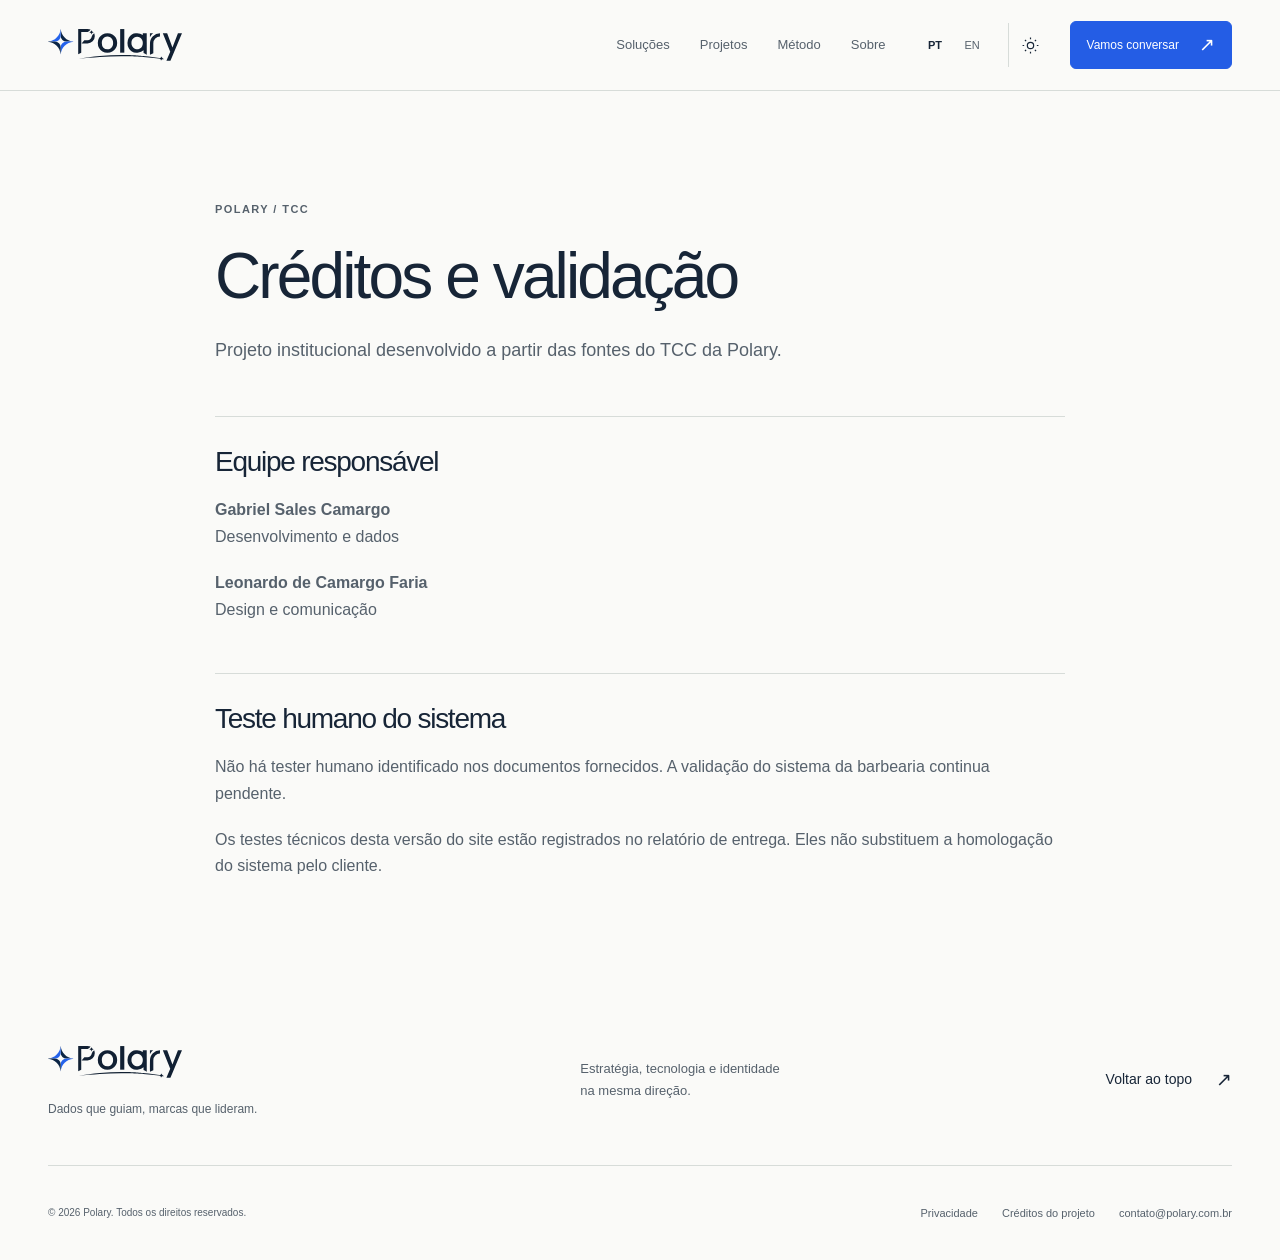
==== creditos/index.html @ 76e1e375 "Recuperação e reconstrução" ====
<!doctype html>
<html lang="pt-BR">
<head>
<meta charset="utf-8">
<meta name="viewport" content="width=device-width, initial-scale=1">
<title>Créditos e validação | Polary</title>
<meta name="description" content="Projeto institucional desenvolvido a partir das fontes do TCC da Polary.">
<meta name="theme-color" content="#fafaf8">
<meta name="color-scheme" content="light dark">
<meta name="robots" content="noindex,follow"><link rel="alternate" hreflang="pt-BR" href="https://polary-direcao-marca-dados.politecgabriel.chatgpt.site/creditos/"><link rel="alternate" hreflang="en" href="https://polary-direcao-marca-dados.politecgabriel.chatgpt.site/en/creditos/"><link rel="alternate" hreflang="x-default" href="https://polary-direcao-marca-dados.politecgabriel.chatgpt.site/creditos/">
<meta property="og:type" content="website">
<meta property="og:title" content="Créditos e validação | Polary">
<meta property="og:description" content="Projeto institucional desenvolvido a partir das fontes do TCC da Polary.">
<meta property="og:url" content="https://polary-direcao-marca-dados.politecgabriel.chatgpt.site/creditos/">
<meta property="og:locale" content="pt_BR">
<meta property="og:image" content="https://polary-direcao-marca-dados.politecgabriel.chatgpt.site/assets/images/site/social-card.png">
<meta property="og:image:width" content="1200">
<meta property="og:image:height" content="630">
<meta property="og:image:alt" content="Créditos e validação | Polary">
<meta name="twitter:card" content="summary_large_image">
<link rel="icon" href="/assets/images/site/favicon.svg" type="image/svg+xml">
<link rel="apple-touch-icon" href="/assets/images/site/apple-touch-icon.png">
<link rel="manifest" href="/site.webmanifest">
<script src="/assets/js/theme-init.js"></script>
<link rel="stylesheet" href="/assets/css/tokens.css">
<link rel="stylesheet" href="/assets/css/site.css">
<script src="/assets/js/main.js" defer></script>
<script type="application/ld+json">{"@context": "https://schema.org", "@type": "WebPage", "name": "Créditos e validação | Polary", "url": "https://polary-direcao-marca-dados.politecgabriel.chatgpt.site/creditos/", "inLanguage": "pt-BR", "isPartOf": {"@type": "WebSite", "name": "Polary", "url": "https://polary-direcao-marca-dados.politecgabriel.chatgpt.site/"}}</script>
</head>
<body>
<a class="skip-link" href="#main">Pular para o conteúdo</a>
<header class="site-header" id="top"><div class="wrap header-inner"><a class="brand" href="/" aria-label="Polary"><img class="logo-light" src="/assets/images/logos/logo-exp-dark.svg" width="150" height="36" alt="Polary"><img class="logo-dark" src="/assets/images/logos/logo-exp-white.svg" width="150" height="36" alt="Polary"></a>
<nav class="primary-nav" aria-label="Menu"><a href="/#solucoes">Soluções</a><a href="/#cases">Projetos</a><a href="/#processo">Método</a><a href="/#sobre">Sobre</a></nav>
<div class="tools"><div class="languages" aria-label="Idioma"><a href="/creditos/" lang="pt" hreflang="pt" aria-current="page">PT</a><a href="/en/creditos/" lang="en" hreflang="en">EN</a></div><button class="theme-toggle" type="button" aria-label="Alternar tema" hidden><svg viewBox="0 0 24 24" aria-hidden="true"><circle cx="12" cy="12" r="4"/><path d="M12 2v2m0 16v2M2 12h2m16 0h2M5 5l1.5 1.5m11 11L19 19M5 19l1.5-1.5m11-11L19 5"/></svg></button><a class="button header-cta" href="/#contato" >Vamos conversar<span aria-hidden="true">↗</span></a><button class="menu-toggle" type="button" aria-expanded="false" aria-controls="mobile-menu" hidden>Menu<span aria-hidden="true">＋</span></button></div></div>
<nav class="mobile-nav wrap" id="mobile-menu" aria-label="Navegação móvel"><a href="/#solucoes">Soluções</a><a href="/#cases">Projetos</a><a href="/#processo">Método</a><a href="/#sobre">Sobre</a><a class="text-link" href="/#contato" >Vamos conversar<span aria-hidden="true">↗</span></a></nav></header>
<main id="main" tabindex="-1"><article class="wrap prose section"><p class="eyebrow">POLARY / TCC</p><h1>Créditos e validação</h1><p class="intro">Projeto institucional desenvolvido a partir das fontes do TCC da Polary.</p><section><h2>Equipe responsável</h2><p><strong>Gabriel Sales Camargo</strong><br>Desenvolvimento e dados</p><p><strong>Leonardo de Camargo Faria</strong><br>Design e comunicação</p></section><section><h2>Teste humano do sistema</h2><p>Não há tester humano identificado nos documentos fornecidos. A validação do sistema da barbearia continua pendente.</p><p>Os testes técnicos desta versão do site estão registrados no relatório de entrega. Eles não substituem a homologação do sistema pelo cliente.</p></section></article></main>
<footer class="site-footer"><div class="wrap"><div class="footer-top"><div><a class="brand" href="/" aria-label="Polary"><img class="logo-light" src="/assets/images/logos/logo-exp-dark.svg" width="150" height="36" alt="Polary"><img class="logo-dark" src="/assets/images/logos/logo-exp-white.svg" width="150" height="36" alt="Polary"></a><p>Dados que guiam, marcas que lideram.</p></div><p>Estratégia, tecnologia e identidade na mesma direção.</p><a class="text-link" href="#top" >Voltar ao topo<span aria-hidden="true">↗</span></a></div><div class="footer-bottom"><small>© 2026 Polary. Todos os direitos reservados.</small><nav aria-label="Informações"><a href="/privacidade/">Privacidade</a><a href="/creditos/">Créditos do projeto</a><a href="mailto:contato@polary.com.br">contato@polary.com.br</a></nav></div></div></footer>
</body>
</html>
---- assets/css/tokens.css ----
/* Brand inherited from the supplied logos and existing site. */
:root{--bg:#fafaf8;--surface:#f0f1ee;--panel:#fff;--text:#172537;--muted:#56616c;--line:#d7dcd9;--accent:#245de5;--accent-hover:#1948b9;--accent-soft:#e8eefc;--error:#b42318;--focus:#245de5;--header:#fafaf8;--on-accent:#fff;--radius:6px;--wrap:1280px;--s1:8px;--s2:16px;--s3:24px;--s4:32px;--s6:48px;--s8:64px;--s12:96px;color-scheme:light}
html[data-theme=dark]{--bg:#0e141d;--surface:#151e2a;--panel:#192332;--text:#f0f3f9;--muted:#b0bdcf;--line:#344256;--accent:#9bb8ff;--accent-hover:#bfd1ff;--accent-soft:#1c3057;--error:#ffb4ab;--focus:#a9c2ff;--header:#0e141d;--on-accent:#101b30;color-scheme:dark}
---- assets/css/site.css ----
/* 1. Foundation */
*,*::before,*::after{box-sizing:border-box}html{scroll-behavior:smooth;scroll-padding-top:110px;-webkit-text-size-adjust:100%}body{margin:0;background:var(--bg);color:var(--text);font:400 16px/1.65 Arial,Helvetica,sans-serif;-webkit-font-smoothing:antialiased}h1,h2,h3,p,figure,dl,dd{margin:0}h1,h2,h3{font-weight:500;line-height:1.08;letter-spacing:-.045em;text-wrap:balance}h1{font-size:clamp(48px,6.2vw,94px)}h2{font-size:clamp(34px,3.7vw,56px)}h3{font-size:28px}p{color:var(--muted)}a{color:inherit;text-decoration:none}button,input,textarea,select{font:inherit}button{cursor:pointer}button:disabled{cursor:default;opacity:.5}img,svg{display:block;max-width:100%}img{height:auto}ul,ol{margin:0;padding:0;list-style:none}input,select,textarea{min-width:0}button,a,input,select,textarea{-webkit-tap-highlight-color:transparent}button{color:inherit}a,button{touch-action:manipulation}p,a,dd,h1,h2,h3{overflow-wrap:break-word}::selection{background:var(--accent);color:var(--on-accent)}:focus-visible{outline:3px solid var(--focus);outline-offset:5px}[hidden]{display:none!important}.wrap{width:min(var(--wrap),calc(100% - 96px));margin-inline:auto}.wrap>*{min-width:0}.section{padding-block:110px}.eyebrow{font-size:11px;line-height:1.5;font-weight:600;text-transform:uppercase;letter-spacing:.13em;color:var(--muted)}.intro{font-size:18px;line-height:1.75;max-width:62ch}.section-heading{max-width:760px;margin-bottom:52px}.section-heading h2{margin-top:20px}.section-heading>.intro{margin-top:24px;max-width:54ch}.actions{display:flex;flex-wrap:wrap;gap:26px;align-items:center}.button{display:inline-flex;align-items:center;justify-content:center;gap:30px;min-height:50px;border:1px solid var(--accent);padding:13px 22px;background:var(--accent);color:var(--on-accent);border-radius:var(--radius);font-size:14px;font-weight:500;line-height:1.4;transition:background .18s,transform .18s}.button:hover{background:var(--accent-hover);border-color:var(--accent-hover);transform:translateY(-2px)}.button-outline{background:transparent;color:var(--text);border-color:var(--line)}.button-outline:hover{background:var(--surface);border-color:var(--muted)}.text-link{display:inline-flex;align-items:center;gap:24px;min-height:44px;padding:8px 0;font-size:14px;background:none;border:0}.text-link:hover{text-decoration:underline;text-underline-offset:6px}.button span,.text-link span{font-size:19px}.signal{display:inline-block;width:6px;height:6px;border-radius:50%;background:var(--accent);flex:none}.index{font-size:12px;letter-spacing:.05em;color:var(--muted)}.sr-only{position:absolute;width:1px;height:1px;overflow:hidden;clip-path:inset(50%);white-space:nowrap}.skip-link{position:fixed;top:12px;left:12px;z-index:100;background:var(--panel);padding:12px 20px;transform:translateY(-160%);border:2px solid var(--accent)}.skip-link:focus{transform:none}
/* 2. Shared navigation */
.site-header{position:sticky;top:0;z-index:40;background:var(--header);border-bottom:1px solid var(--line)}.header-inner{display:flex;align-items:center;gap:32px;min-height:90px}.brand{display:inline-flex;align-items:center;flex-shrink:0;min-height:44px}.brand img{width:134px;height:auto}.logo-dark{display:none}html[data-theme=dark] .logo-dark{display:block}html[data-theme=dark] .logo-light{display:none}.primary-nav{display:flex;gap:30px;margin-left:auto;font-size:13px}.primary-nav a{padding-block:12px;color:var(--muted)}.primary-nav a:hover,.primary-nav a[aria-current]{color:var(--accent)}.tools{display:flex;align-items:center;gap:18px}.languages{display:flex;font-size:11px;gap:2px}.languages a{display:grid;place-content:center;min-width:35px;min-height:44px;color:var(--muted)}.languages a[aria-current]{color:var(--text);font-weight:700}.theme-toggle{border:0;border-left:1px solid var(--line);background:none;width:44px;height:44px;padding:12px}.theme-toggle svg{width:19px;fill:none;stroke:currentColor;stroke-width:1.5}.header-cta{min-height:42px;font-size:12px;padding:10px 16px;gap:20px}.menu-toggle{background:none;border:1px solid var(--line);border-radius:var(--radius);min-height:44px;padding:8px 12px;align-items:center;gap:10px}.menu-toggle[aria-expanded=true] span{transform:rotate(45deg)}.mobile-nav{display:none}body:not(.js-ready) .mobile-nav{display:flex;flex-wrap:wrap;gap:20px;padding-block:16px}body:not(.js-ready) .primary-nav{display:none}
/* 3. Opening direction */
.hero{padding-top:60px}.hero>.eyebrow{display:flex;gap:12px;align-items:center}.hero-grid{display:grid;grid-template-columns:1.12fr 1fr;gap:20px;align-items:center;padding-top:30px}.hero h1{letter-spacing:-.065em;line-height:1.02}.hero h1 em{font-style:normal;color:var(--accent)}.hero-intro{font-size:17px;line-height:1.8;max-width:45ch;margin-top:28px;color:var(--muted)}.hero .actions{margin-top:30px}.direction{position:relative;min-width:0;height:450px;isolation:isolate}.orbital{position:absolute;width:360px;height:360px;left:50%;top:47%;transform:translate(-50%,-50%);border-radius:50%;background:radial-gradient(circle,var(--accent-soft),transparent 68%)}.orbit{position:absolute;inset:0;border:1px solid var(--accent);opacity:.4;border-radius:50%}.orbit-two{transform:rotate(-32deg) scaleX(.44)}.orbit-three{transform:rotate(32deg) scaleX(.44)}.orbit-four{transform:rotate(90deg) scaleX(.44)}.axis{position:absolute;background:var(--line);z-index:-1}.axis-h{height:1px;width:125%;left:-12.5%;top:50%}.axis-v{width:1px;height:125%;top:-12.5%;left:50%}.north-star{position:absolute;inset:35%;color:var(--accent)}.north-star svg{width:100%;height:100%}.orbit-point{position:absolute;width:8px;height:8px;background:var(--accent);border:2px solid var(--bg);border-radius:50%;box-shadow:0 0 0 1px var(--accent)}.point-one{top:7%;left:23%}.point-two{bottom:19%;right:9%}.point-three{bottom:6%;left:23%}.direction-label{position:absolute;background:var(--bg);padding:4px 9px;font-size:11px;letter-spacing:.04em}.label-one{top:20%;left:12%}.label-two{right:0;top:49%}.label-three{bottom:20%;left:12%}.direction-bottom{position:absolute;bottom:0;left:0;right:0;text-align:center;font-size:12px;color:var(--muted);letter-spacing:.04em}.hero-bottom{display:flex;justify-content:space-between;gap:24px;margin-top:58px;padding-block:22px;border-top:1px solid var(--line);font-size:10px;letter-spacing:.06em;color:var(--muted)}.hero-bottom a{display:flex;gap:32px;align-items:center;min-height:44px}.hero-bottom>a span{font-size:18px}
/* 4. Editorial sections */
.problem{background:var(--surface);margin-top:15px}.problem-grid{display:grid;grid-template-columns:1fr 2fr;gap:70px}.problem-grid h2{max-width:22ch}.problem-grid .intro{margin-top:30px;max-width:57ch}.solution-row{display:grid;grid-template-columns:60px 1fr 1.05fr;gap:34px;padding-block:44px;border-top:1px solid var(--line)}.solution-row .index{padding-top:7px}.solution-row h3{font-size:30px}.solution-problem{font-size:16px;margin-top:16px;max-width:31ch}.deliverables{font-size:12px;color:var(--muted);display:grid;gap:7px;margin-top:25px}.deliverables li::before{content:'↗';color:var(--accent);margin-right:10px}.solution-detail>p{max-width:49ch}.solution-detail .benefit{color:var(--text);margin-top:20px;font-weight:500}.solution-detail>.text-link{margin-top:10px;color:var(--accent)}.project-section{background:var(--surface)}.project-section .section-heading{max-width:690px}.project-grid{display:grid;grid-template-columns:1.2fr 1fr;gap:70px;align-items:center}.project-art{position:relative;background:#10223c;color:#f5f1e8;min-height:470px;overflow:hidden;padding:30px}.art-top{display:flex;justify-content:space-between;font-size:11px;letter-spacing:.18em}.art-top svg{width:20px;height:20px;color:#c2d5ff}.art-title{font-size:clamp(28px,3vw,40px);line-height:1.13;letter-spacing:-.04em;margin-top:32px;position:relative;z-index:1}.art-title span{color:#9cbcff}.art-orbits{height:150px;margin-block:20px;display:grid;place-content:center;position:relative}.art-orbits i{position:absolute;inset:10px 6%;border:1px solid #436185;border-radius:50%}.art-orbits i:nth-child(2){inset:10px 23%;transform:rotate(35deg)}.art-orbits i:nth-child(3){inset:10px 23%;transform:rotate(-35deg)}.art-orbits b{font-size:38px;font-weight:400;letter-spacing:-.08em;position:relative}.art-flow{display:flex;justify-content:space-between;gap:12px;border-top:1px solid #436185;padding-top:18px;font-size:11px}.project-art figcaption{font-size:10px;color:#bac9df;position:absolute;bottom:16px;left:30px}.project-copy h3{font-size:39px;margin-top:15px}.status{display:flex;align-items:center;gap:9px;margin-top:22px;font-size:12px;color:var(--text)}.project-copy .intro{font-size:17px;margin-top:24px}.tags{display:flex;flex-wrap:wrap;gap:12px;margin-block:27px;font-size:11px;color:var(--muted)}.tags li+li{border-left:1px solid var(--line);padding-left:12px}.timeline{display:grid;grid-template-columns:repeat(4,1fr);gap:28px;margin-top:60px}.timeline li{border-top:1px solid var(--line);padding-top:20px}.timeline .index{color:var(--accent)}.timeline h3{font-size:22px;line-height:1.2;margin-top:24px;letter-spacing:-.03em}.timeline p{font-size:14px;margin-top:18px}.timeline small{font-size:11px;display:block;margin-top:25px;color:var(--muted);border-top:1px solid var(--line);padding-top:14px}.about-section{border-block:1px solid var(--line)}.about-grid{display:grid;grid-template-columns:1fr 1.25fr;gap:70px}.about-symbol{display:flex;align-items:center;justify-content:center;flex-direction:column;gap:45px;min-height:450px;background:var(--accent-soft);color:var(--accent)}.about-symbol svg{width:175px;transform:rotate(-12deg)}.about-symbol>span{font-size:10px;letter-spacing:.2em}.about-grid .section-heading{margin-bottom:25px}.about-grid .intro{font-size:16px}.about-grid .intro+.intro{margin-top:18px}.values{margin-top:28px}.values>div{padding-block:16px;border-top:1px solid var(--line)}.values dt{font-size:14px;color:var(--text)}.values dd{font-size:13px;color:var(--muted);margin-top:4px}.team{grid-column:1/-1;display:grid;grid-template-columns:.8fr 1fr 1fr;gap:35px;border-top:1px solid var(--line);padding-top:35px;align-items:center}.person{display:flex;gap:16px;align-items:center}.monogram{display:grid;place-content:center;flex:none;width:50px;height:50px;background:var(--surface);border-radius:50%;font-size:13px;color:var(--muted)}.person h3{font-size:16px;line-height:1.3;letter-spacing:-.02em}.person p{font-size:12px;margin-top:5px}.faq-grid{display:grid;grid-template-columns:1fr 1.25fr;gap:90px}.faq-grid .section-heading{margin-bottom:0}.faq-grid h2{max-width:13ch}.faq-list details{border-top:1px solid var(--line)}.faq-list details:last-child{border-bottom:1px solid var(--line)}.faq-list summary{display:flex;justify-content:space-between;gap:25px;align-items:center;cursor:pointer;list-style:none;font-size:16px;padding-block:23px;line-height:1.4}.faq-list summary::-webkit-details-marker{display:none}.faq-list summary span{font-size:24px;font-weight:400;color:var(--muted)}.faq-list details[open] summary span{transform:rotate(45deg)}.faq-list details p{font-size:15px;line-height:1.75;padding:0 35px 25px 0}
/* 5. Contact and feedback */
.contact-section{background:var(--surface)}.contact-grid{display:grid;grid-template-columns:1fr 1.1fr;gap:100px}.contact-grid h2{max-width:12ch}.contact-grid .section-heading>.intro{font-size:17px;max-width:35ch}.direct-contact{margin-top:60px}.direct-contact p{font-size:12px;margin-bottom:10px}.direct-contact>a{display:inline-flex;align-items:center;min-height:44px;gap:20px;font-size:19px;word-break:break-word}.form-note{font-size:12px;line-height:1.7}.form-note a{text-decoration:underline;text-underline-offset:3px}.form-row{display:grid;grid-template-columns:1fr 1fr;gap:22px}.field{margin-top:24px;display:flex;flex-direction:column}.field label{font-size:12px;margin-bottom:9px;color:var(--text)}.field label small{color:var(--muted)}input,select,textarea{border:1px solid var(--muted);border-radius:4px;background:var(--bg);color:var(--text);width:100%;padding:12px;line-height:1.5}select{min-height:50px}textarea{resize:vertical;min-height:120px}input:hover,textarea:hover,select:hover{border-color:var(--text)}[aria-invalid=true]{border-color:var(--error)}.field-error{font-size:12px;line-height:1.5;color:var(--error);min-height:0;margin-top:4px}.field-error:not(:empty){margin-bottom:0}form .actions{margin-block:25px 15px;gap:20px}.form-status{font-size:13px;color:var(--text);margin-block:14px;white-space:pre-wrap}.form-status.is-error{color:var(--error)}.copy-button{font-size:12px}.site-footer{padding-top:50px}.footer-top{display:flex;align-items:center;justify-content:space-between;gap:40px;padding-bottom:45px}.footer-top>div>p{font-size:12px;margin-top:14px}.footer-top>p{font-size:13px;max-width:28ch}.footer-bottom{border-top:1px solid var(--line);padding-block:25px;display:flex;justify-content:space-between;align-items:center;gap:24px;color:var(--muted)}.footer-bottom small{font-size:10px}.footer-bottom nav{display:flex;flex-wrap:wrap;gap:24px;font-size:11px}.footer-bottom nav a{min-height:44px;display:flex;align-items:center}.footer-bottom a:hover{color:var(--accent)}
/* 6. Case study and supporting routes */
.case-hero{padding-block:55px 65px}.case-hero>.eyebrow{margin-block:45px 22px}.case-hero h1{max-width:16ch;font-size:clamp(44px,6.4vw,88px)}.case-hero .hero-intro{max-width:62ch}.case-facts{display:grid;grid-template-columns:repeat(4,1fr);gap:25px;border-top:1px solid var(--line);margin-top:50px;padding-top:25px}.case-facts dt{font-size:11px;text-transform:uppercase;letter-spacing:.09em;color:var(--muted)}.case-facts dd{font-size:14px;margin-top:12px}.case-hero+.wrap>.project-art{padding:45px 55px;min-height:480px}.case-hero+.wrap .art-title{font-size:48px}.case-hero+.wrap .art-orbits{position:absolute;right:8%;top:80px;width:40%;height:220px}.case-hero+.wrap .art-flow{position:absolute;bottom:70px;left:55px;right:55px}.case-hero+.wrap figcaption{left:55px}.story-row{display:grid;grid-template-columns:1fr 2fr;gap:70px;padding-block:75px;border-bottom:1px solid var(--line)}.story-row h2{font-size:38px;max-width:22ch}.story-row .intro{margin-top:25px}.scope-grid{display:grid;grid-template-columns:repeat(2,1fr);gap:35px 60px}.scope-grid article{padding-top:25px;border-top:1px solid var(--line)}.scope-grid h3{font-size:24px}.scope-grid p{margin-top:20px}.table-scroll{overflow-x:auto}table{border-collapse:collapse;width:100%;font-size:15px}th,td{text-align:left;padding:22px 20px 22px 0;vertical-align:top;border-bottom:1px solid var(--line);width:50%}th{font-weight:500}td{color:var(--muted)}.source-note{max-width:80ch;margin-top:40px}.source-note h3{font-size:20px;margin-bottom:15px}.source-note p{font-size:14px}.case-cta{max-width:850px;text-align:center}.case-cta .intro{margin:25px auto}.case-cta .button{margin-top:15px}.prose{max-width:850px;min-height:65vh}.prose h1{font-size:clamp(44px,5vw,68px);margin-block:24px}.prose section{margin-top:50px;padding-top:30px;border-top:1px solid var(--line)}.prose section h2{font-size:28px;margin-bottom:20px}.prose p+p{margin-top:20px}.error-page{min-height:70vh}.error-page h1{max-width:14ch;margin-block:25px}.error-page .button{margin-top:30px}
/* 7. Reflow and user preferences */
@media(min-width:1700px){.hero-grid{gap:70px}.hero{padding-top:85px}.hero-bottom{margin-top:80px}}
@media(max-width:1150px){.wrap{width:calc(100% - 64px)}.primary-nav{gap:20px}.header-inner{gap:20px}.header-cta{display:none}.hero h1{font-size:76px}.orbital{width:300px;height:300px}.direction{height:400px}.contact-grid{gap:55px}.project-grid{gap:40px}.team{grid-template-columns:1fr 1fr}.team>.eyebrow{grid-column:1/-1}.timeline{gap:20px}.timeline h3{font-size:20px}}
@media(max-width:850px){.wrap{width:calc(100% - 48px)}.header-inner{min-height:76px}.primary-nav{display:none}.tools{margin-left:auto;gap:10px}.menu-toggle:not([hidden]){display:flex}.mobile-nav:not([hidden]){display:grid;gap:4px;padding-block:18px}.mobile-nav>a{display:flex;align-items:center;min-height:48px;border-bottom:1px solid var(--line);font-size:16px}.hero{padding-top:40px}.hero-grid{grid-template-columns:1.2fr 1fr;gap:0}.hero h1{font-size:61px}.hero-intro{font-size:16px}.hero .actions{gap:12px}.direction{height:340px}.orbital{width:240px;height:240px}.label-one{left:5%;top:20%}.label-two{right:-6%}.label-three{left:3%}.hero-bottom{margin-top:40px}.hero-bottom>span{display:none}.hero-bottom>a{justify-content:space-between;width:100%}.section{padding-block:80px}.problem-grid,.story-row{grid-template-columns:1fr;gap:25px}.problem-grid h2{max-width:24ch}.solution-row{grid-template-columns:35px 1fr;gap:20px}.solution-detail{grid-column:2}.solution-detail>p{max-width:100%}.project-grid{grid-template-columns:1fr;gap:38px}.project-copy{max-width:620px}.project-art{min-height:450px}.timeline{grid-template-columns:1fr 1fr;gap:35px}.about-grid{gap:40px;grid-template-columns:.75fr 1fr}.about-symbol{min-height:350px}.about-symbol svg{width:120px}.faq-grid{gap:40px;grid-template-columns:1fr 1.3fr}.contact-grid{grid-template-columns:1fr;gap:45px}.direct-contact{margin-top:30px}.contact-grid .section-heading{margin-bottom:25px}.contact-grid h2{max-width:18ch}.footer-top{flex-wrap:wrap;gap:25px}.footer-bottom{align-items:flex-start;flex-direction:column;gap:5px}.case-facts{grid-template-columns:repeat(2,1fr);gap:25px}.case-hero+.wrap .art-orbits{opacity:.4;right:5%}.case-hero+.wrap .art-title{position:relative;z-index:2}.story-row{padding-block:50px}}
@media(max-width:600px){.wrap{width:calc(100% - 40px)}.brand img{width:106px}.header-inner{gap:8px;min-height:72px}.tools{gap:3px}.languages a{min-width:30px}.theme-toggle{border:0}.menu-toggle{padding:6px 9px;font-size:12px}.hero>.eyebrow{font-size:9px}.hero-grid{grid-template-columns:1fr;padding-top:24px}.hero h1{font-size:clamp(49px,11vw,66px);max-width:12ch}.hero-intro{max-width:37ch;margin-top:23px}.hero .actions{gap:20px}.hero .button{font-size:13px;gap:20px}.direction{height:305px;max-width:390px;width:100%;margin:35px auto 0}.orbital{width:240px;height:240px;top:45%}.label-one{left:7%;top:17%}.label-two{right:0;top:44%}.label-three{left:8%;bottom:23%}.direction-label{font-size:10px}.direction-bottom{bottom:0;font-size:11px}.hero-bottom{margin-top:20px;padding-block:16px;font-size:10px}.section{padding-block:65px}h2{font-size:36px}.intro{font-size:16px}.section-heading{margin-bottom:35px}.section-heading>.intro{font-size:16px}.problem-grid{gap:20px}.problem-grid .intro{margin-top:24px}.solution-row{padding-block:30px;gap:14px;grid-template-columns:25px 1fr}.solution-row h3{font-size:26px}.solution-problem{font-size:15px}.solution-detail{font-size:15px}.deliverables{font-size:11px}.project-art{min-height:420px;padding:24px}.art-title{font-size:32px}.art-orbits{height:135px}.project-art figcaption{font-size:9px;left:24px}.art-flow{font-size:10px}.project-copy h3{font-size:32px}.project-copy .intro{font-size:16px}.timeline{grid-template-columns:1fr;gap:28px;margin-top:35px}.timeline li{position:relative;padding:22px 0 0 40px}.timeline .index{position:absolute;left:0;top:24px}.timeline h3{font-size:23px;margin-top:0}.timeline p{font-size:15px;margin-top:14px}.timeline small{border-top:0;padding-top:0;margin-top:18px}.about-grid{grid-template-columns:1fr;gap:30px}.about-symbol{min-height:260px;gap:30px}.about-symbol svg{width:110px}.team{grid-template-columns:1fr;gap:25px;padding-top:25px}.team>.eyebrow{grid-column:auto}.person h3{font-size:16px}.faq-grid{grid-template-columns:1fr;gap:30px}.faq-grid h2{max-width:15ch}.faq-list summary{font-size:15px}.faq-list details p{font-size:14px}.form-row{grid-template-columns:1fr;gap:0}.contact-grid{gap:35px}.direct-contact>a{font-size:17px}.contact-grid .section-heading>.intro{font-size:16px}.footer-top{display:block;padding-bottom:28px}.footer-top>p{margin-top:25px;max-width:34ch}.footer-top>.text-link{margin-top:15px}.footer-bottom nav{gap:8px 20px}.case-hero{padding-block:35px 45px}.case-hero>.eyebrow{font-size:10px;margin-top:30px}.case-hero h1{font-size:48px}.case-facts{gap:22px}.case-facts dd{font-size:12px}.case-hero+.wrap>.project-art{min-height:430px;padding:25px}.case-hero+.wrap .art-title{font-size:36px}.case-hero+.wrap .art-orbits{width:85%;height:140px;top:190px;right:7%;opacity:1}.case-hero+.wrap .art-flow{left:25px;right:25px;bottom:60px}.case-hero+.wrap figcaption{left:25px;bottom:18px}.story-row h2{font-size:32px}.scope-grid{grid-template-columns:1fr;gap:30px}.scope-grid h3{font-size:23px}.scope-grid p{font-size:15px}td,th{font-size:13px;padding:18px 15px 18px 0}.prose h1{font-size:43px}.prose section h2{font-size:26px}.prose section p{font-size:15px}}
@media(prefers-reduced-motion:reduce){html{scroll-behavior:auto}*,*::before,*::after{animation:none!important;transition:none!important;scroll-behavior:auto!important}}
@media(forced-colors:active){.signal,.orbit-point{background:CanvasText}.button{border:1px solid ButtonText}.orbit{border-color:CanvasText}.north-star{color:CanvasText}}
@media print{.site-header,.site-footer,.direction,.actions,form{display:none}.wrap{width:100%}.section{padding-block:25px}body{background:#fff;color:#000}.project-art{break-inside:avoid}.hero-grid{display:block}}
/* Header controls must not collapse at narrow widths. */
.theme-toggle{flex:none}
@media(max-width:360px){.brand img{width:88px}.header-inner{gap:6px}.tools{gap:0}.languages a{min-width:28px}.theme-toggle{width:40px;padding:10px}.menu-toggle{padding:6px 8px}}
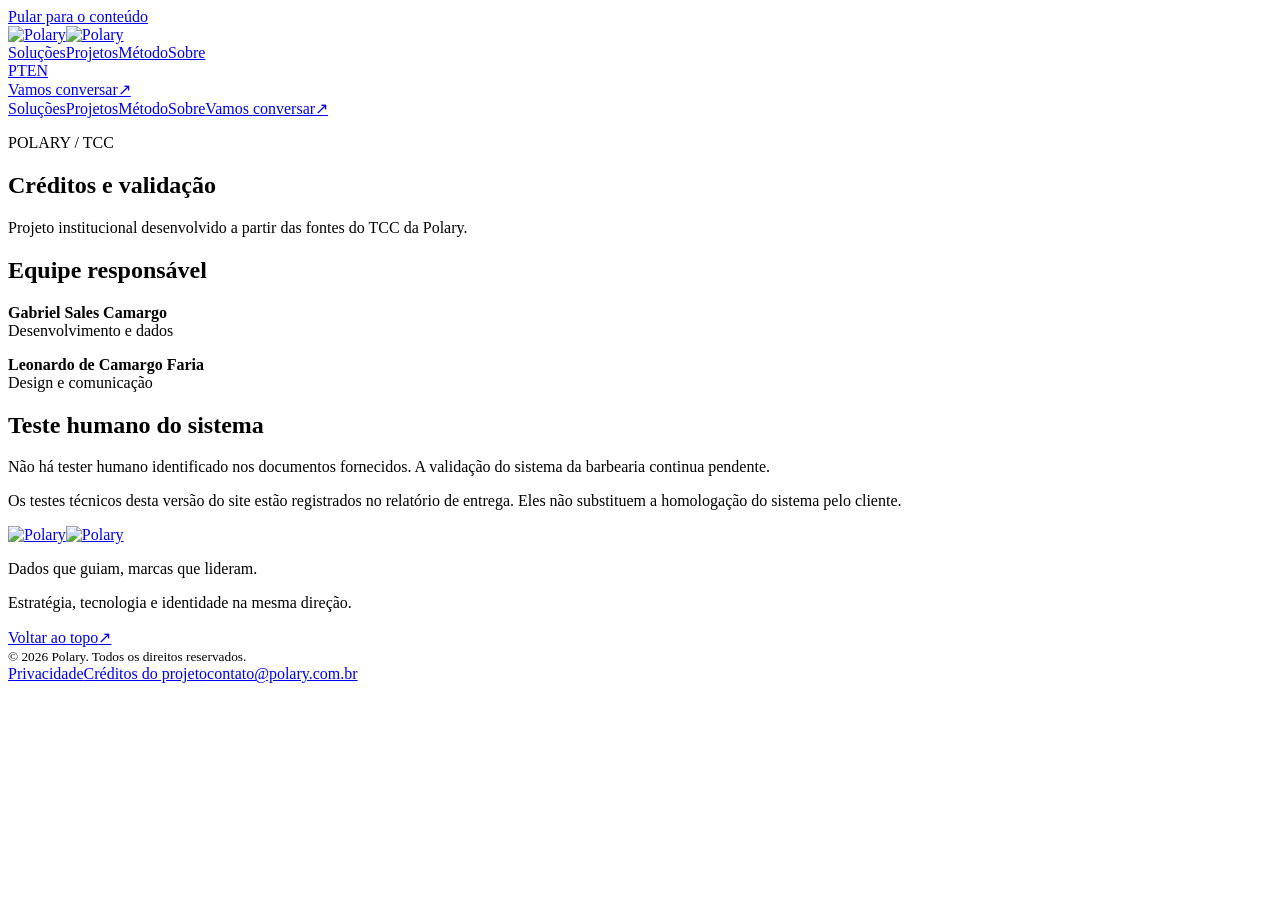
==== commit ebf0fe71: "Recuperação e reconstrução" ====
--- a/creditos/index.html
+++ b/creditos/index.html
@@ -7,33 +7,34 @@
 <meta name="description" content="Projeto institucional desenvolvido a partir das fontes do TCC da Polary.">
 <meta name="theme-color" content="#fafaf8">
 <meta name="color-scheme" content="light dark">
-<meta name="robots" content="noindex,follow"><link rel="alternate" hreflang="pt-BR" href="https://polary-direcao-marca-dados.politecgabriel.chatgpt.site/creditos/"><link rel="alternate" hreflang="en" href="https://polary-direcao-marca-dados.politecgabriel.chatgpt.site/en/creditos/"><link rel="alternate" hreflang="x-default" href="https://polary-direcao-marca-dados.politecgabriel.chatgpt.site/creditos/">
+<meta name="robots" content="noindex,follow"><link rel="alternate" hreflang="pt-BR" href="https://polary-tcc.github.io/polary/creditos/"><link rel="alternate" hreflang="en" href="https://polary-tcc.github.io/polary/en/creditos/"><link rel="alternate" hreflang="x-default" href="https://polary-tcc.github.io/polary/creditos/">
 <meta property="og:type" content="website">
 <meta property="og:title" content="Créditos e validação | Polary">
 <meta property="og:description" content="Projeto institucional desenvolvido a partir das fontes do TCC da Polary.">
-<meta property="og:url" content="https://polary-direcao-marca-dados.politecgabriel.chatgpt.site/creditos/">
+<meta property="og:url" content="https://polary-tcc.github.io/polary/creditos/">
 <meta property="og:locale" content="pt_BR">
-<meta property="og:image" content="https://polary-direcao-marca-dados.politecgabriel.chatgpt.site/assets/images/site/social-card.png">
+<meta property="og:image" content="https://polary-tcc.github.io/polary/assets/images/site/social-card.png">
 <meta property="og:image:width" content="1200">
 <meta property="og:image:height" content="630">
 <meta property="og:image:alt" content="Créditos e validação | Polary">
 <meta name="twitter:card" content="summary_large_image">
-<link rel="icon" href="/assets/images/site/favicon.svg" type="image/svg+xml">
-<link rel="apple-touch-icon" href="/assets/images/site/apple-touch-icon.png">
-<link rel="manifest" href="/site.webmanifest">
-<script src="/assets/js/theme-init.js"></script>
-<link rel="stylesheet" href="/assets/css/tokens.css">
-<link rel="stylesheet" href="/assets/css/site.css">
-<script src="/assets/js/main.js" defer></script>
-<script type="application/ld+json">{"@context": "https://schema.org", "@type": "WebPage", "name": "Créditos e validação | Polary", "url": "https://polary-direcao-marca-dados.politecgabriel.chatgpt.site/creditos/", "inLanguage": "pt-BR", "isPartOf": {"@type": "WebSite", "name": "Polary", "url": "https://polary-direcao-marca-dados.politecgabriel.chatgpt.site/"}}</script>
+<link rel="icon" href="/polary/assets/images/site/favicon.svg" type="image/svg+xml">
+<link rel="apple-touch-icon" href="/polary/assets/images/site/apple-touch-icon.png">
+<link rel="manifest" href="/polary/site.webmanifest">
+<script src="/polary/assets/js/theme-init.js"></script>
+<link rel="stylesheet" href="/polary/assets/css/tokens.css">
+<link rel="stylesheet" href="/polary/assets/css/site.css">
+<link rel="stylesheet" href="/polary/assets/css/experience.css">
+<script src="/polary/assets/js/main.js" defer></script>
+<script type="application/ld+json">{"@context": "https://schema.org", "@type": "WebPage", "name": "Créditos e validação | Polary", "url": "https://polary-tcc.github.io/polary/creditos/", "inLanguage": "pt-BR", "isPartOf": {"@type": "WebSite", "name": "Polary", "url": "https://polary-tcc.github.io/polary/"}}</script>
 </head>
 <body>
 <a class="skip-link" href="#main">Pular para o conteúdo</a>
-<header class="site-header" id="top"><div class="wrap header-inner"><a class="brand" href="/" aria-label="Polary"><img class="logo-light" src="/assets/images/logos/logo-exp-dark.svg" width="150" height="36" alt="Polary"><img class="logo-dark" src="/assets/images/logos/logo-exp-white.svg" width="150" height="36" alt="Polary"></a>
-<nav class="primary-nav" aria-label="Menu"><a href="/#solucoes">Soluções</a><a href="/#cases">Projetos</a><a href="/#processo">Método</a><a href="/#sobre">Sobre</a></nav>
-<div class="tools"><div class="languages" aria-label="Idioma"><a href="/creditos/" lang="pt" hreflang="pt" aria-current="page">PT</a><a href="/en/creditos/" lang="en" hreflang="en">EN</a></div><button class="theme-toggle" type="button" aria-label="Alternar tema" hidden><svg viewBox="0 0 24 24" aria-hidden="true"><circle cx="12" cy="12" r="4"/><path d="M12 2v2m0 16v2M2 12h2m16 0h2M5 5l1.5 1.5m11 11L19 19M5 19l1.5-1.5m11-11L19 5"/></svg></button><a class="button header-cta" href="/#contato" >Vamos conversar<span aria-hidden="true">↗</span></a><button class="menu-toggle" type="button" aria-expanded="false" aria-controls="mobile-menu" hidden>Menu<span aria-hidden="true">＋</span></button></div></div>
-<nav class="mobile-nav wrap" id="mobile-menu" aria-label="Navegação móvel"><a href="/#solucoes">Soluções</a><a href="/#cases">Projetos</a><a href="/#processo">Método</a><a href="/#sobre">Sobre</a><a class="text-link" href="/#contato" >Vamos conversar<span aria-hidden="true">↗</span></a></nav></header>
+<header class="site-header" id="top"><div class="wrap header-inner"><a class="brand" href="/polary/" aria-label="Polary"><img class="logo-light" src="/polary/assets/images/logos/logo-exp-dark.svg" width="150" height="36" alt="Polary"><img class="logo-dark" src="/polary/assets/images/logos/logo-exp-white.svg" width="150" height="36" alt="Polary"></a>
+<nav class="primary-nav" aria-label="Menu"><a href="/polary/#solucoes">Soluções</a><a href="/polary/#cases">Projetos</a><a href="/polary/#processo">Método</a><a href="/polary/#sobre">Sobre</a></nav>
+<div class="tools"><div class="languages" aria-label="Idioma"><a href="/polary/creditos/" lang="pt" hreflang="pt" aria-current="page">PT</a><a href="/polary/en/creditos/" lang="en" hreflang="en">EN</a></div><button class="theme-toggle" type="button" aria-label="Alternar tema" hidden><svg viewBox="0 0 24 24" aria-hidden="true"><circle cx="12" cy="12" r="4"/><path d="M12 2v2m0 16v2M2 12h2m16 0h2M5 5l1.5 1.5m11 11L19 19M5 19l1.5-1.5m11-11L19 5"/></svg></button><a class="button header-cta" href="/polary/#contato" >Vamos conversar<span aria-hidden="true">↗</span></a><button class="menu-toggle" type="button" aria-expanded="false" aria-controls="mobile-menu" hidden>Menu<span aria-hidden="true">＋</span></button></div></div>
+<nav class="mobile-nav wrap" id="mobile-menu" aria-label="Navegação móvel"><a href="/polary/#solucoes">Soluções</a><a href="/polary/#cases">Projetos</a><a href="/polary/#processo">Método</a><a href="/polary/#sobre">Sobre</a><a class="text-link" href="/polary/#contato" >Vamos conversar<span aria-hidden="true">↗</span></a></nav></header>
 <main id="main" tabindex="-1"><article class="wrap prose section"><p class="eyebrow">POLARY / TCC</p><h1>Créditos e validação</h1><p class="intro">Projeto institucional desenvolvido a partir das fontes do TCC da Polary.</p><section><h2>Equipe responsável</h2><p><strong>Gabriel Sales Camargo</strong><br>Desenvolvimento e dados</p><p><strong>Leonardo de Camargo Faria</strong><br>Design e comunicação</p></section><section><h2>Teste humano do sistema</h2><p>Não há tester humano identificado nos documentos fornecidos. A validação do sistema da barbearia continua pendente.</p><p>Os testes técnicos desta versão do site estão registrados no relatório de entrega. Eles não substituem a homologação do sistema pelo cliente.</p></section></article></main>
-<footer class="site-footer"><div class="wrap"><div class="footer-top"><div><a class="brand" href="/" aria-label="Polary"><img class="logo-light" src="/assets/images/logos/logo-exp-dark.svg" width="150" height="36" alt="Polary"><img class="logo-dark" src="/assets/images/logos/logo-exp-white.svg" width="150" height="36" alt="Polary"></a><p>Dados que guiam, marcas que lideram.</p></div><p>Estratégia, tecnologia e identidade na mesma direção.</p><a class="text-link" href="#top" >Voltar ao topo<span aria-hidden="true">↗</span></a></div><div class="footer-bottom"><small>© 2026 Polary. Todos os direitos reservados.</small><nav aria-label="Informações"><a href="/privacidade/">Privacidade</a><a href="/creditos/">Créditos do projeto</a><a href="mailto:contato@polary.com.br">contato@polary.com.br</a></nav></div></div></footer>
+<footer class="site-footer"><div class="wrap"><div class="footer-top"><div><a class="brand" href="/polary/" aria-label="Polary"><img class="logo-light" src="/polary/assets/images/logos/logo-exp-dark.svg" width="150" height="36" alt="Polary"><img class="logo-dark" src="/polary/assets/images/logos/logo-exp-white.svg" width="150" height="36" alt="Polary"></a><p>Dados que guiam, marcas que lideram.</p></div><p>Estratégia, tecnologia e identidade na mesma direção.</p><a class="text-link" href="#top" >Voltar ao topo<span aria-hidden="true">↗</span></a></div><div class="footer-bottom"><small>© 2026 Polary. Todos os direitos reservados.</small><nav aria-label="Informações"><a href="/polary/privacidade/">Privacidade</a><a href="/polary/creditos/">Créditos do projeto</a><a href="mailto:contato@polary.com.br">contato@polary.com.br</a></nav></div></div></footer>
 </body>
 </html>
